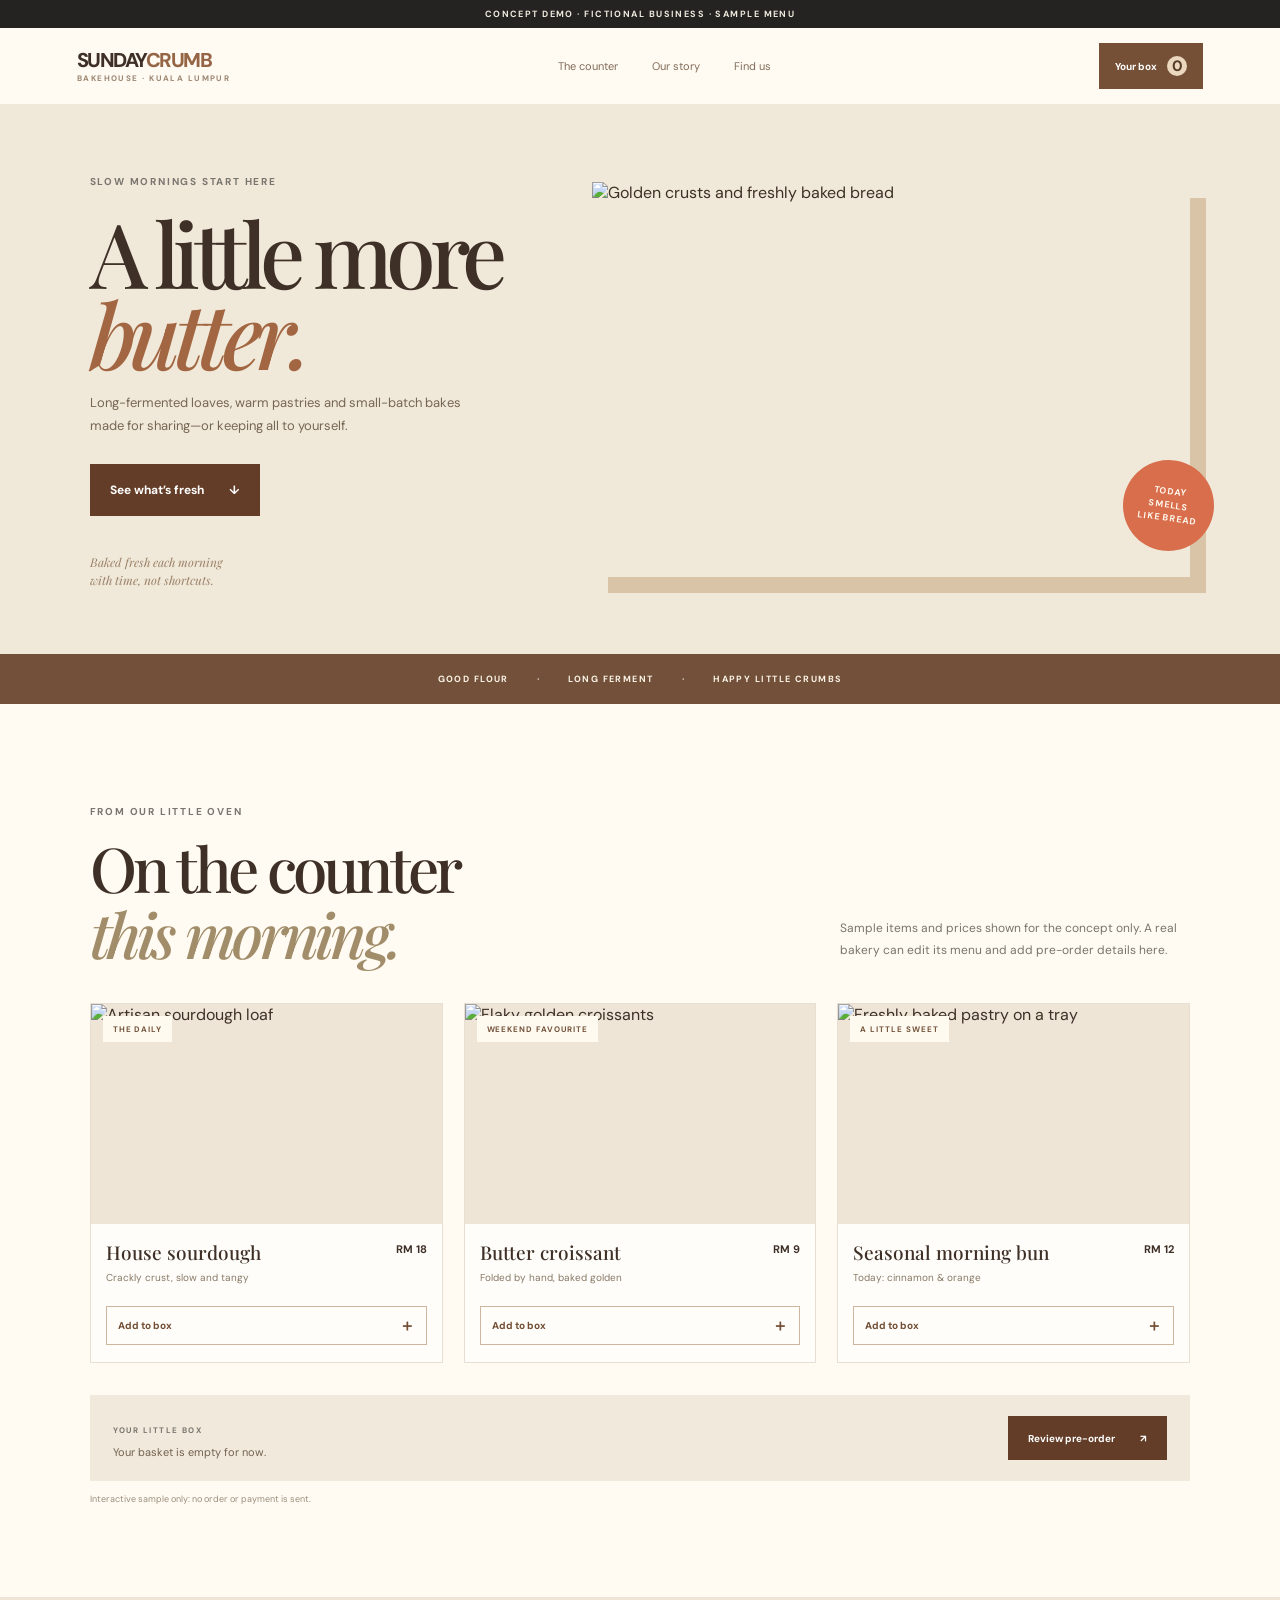
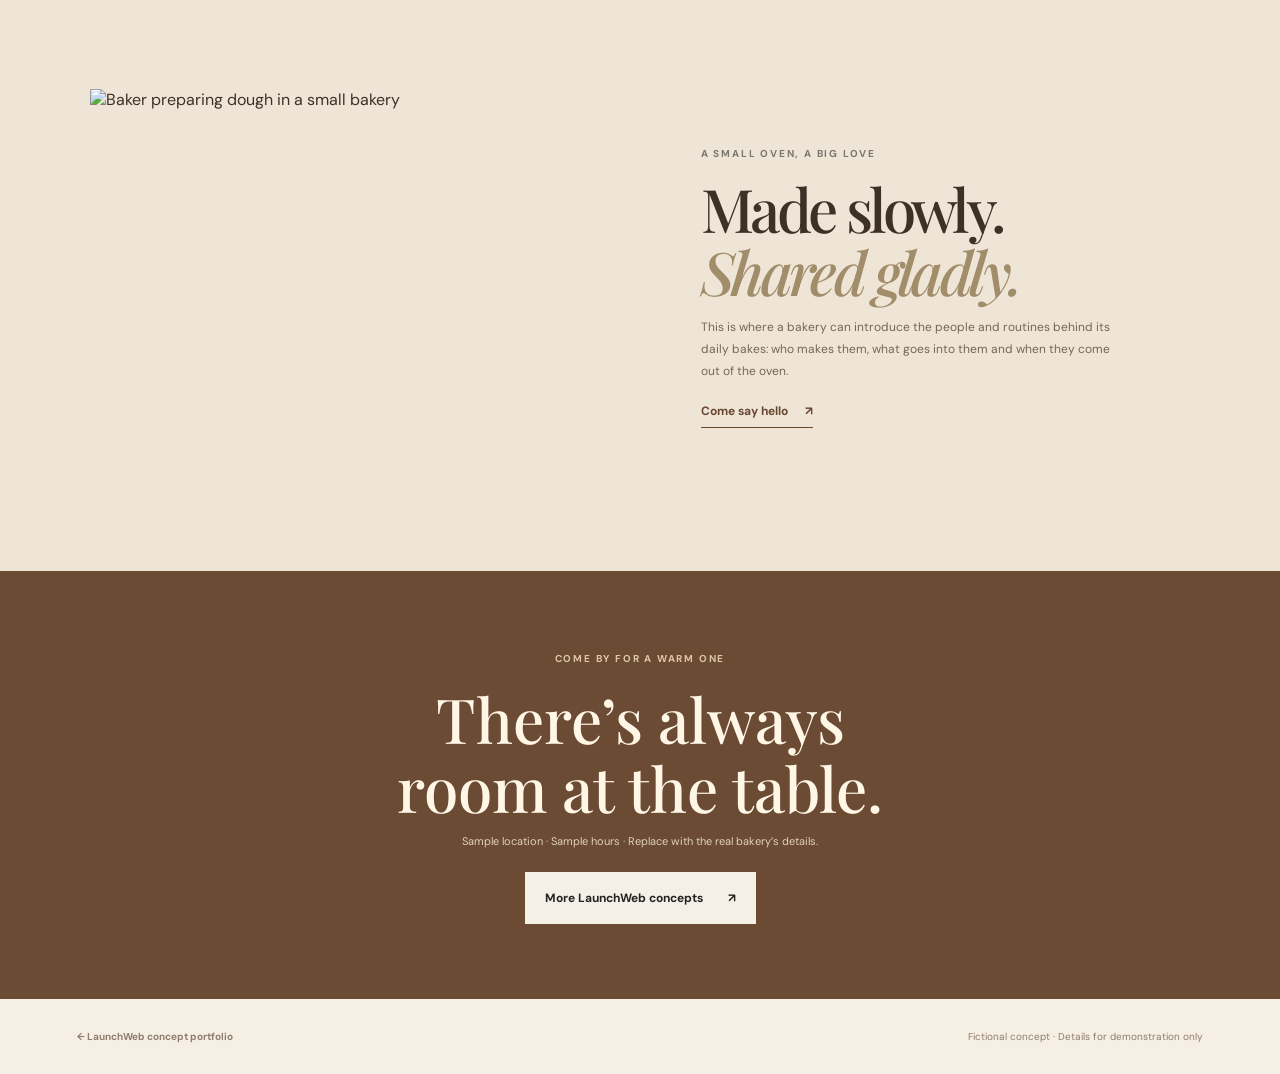
==== launchweb-demos/crumb.html @ c9d71c1f "Add LaunchWeb small business concept demos" ====
<!doctype html>
<html lang="en">
<head>
  <meta charset="utf-8"><meta name="viewport" content="width=device-width, initial-scale=1">
  <meta name="description" content="A fictional neighbourhood bakery website concept with a menu and sample pre-order basket.">
  <title>Sunday Crumb — Bakery concept by LaunchWeb</title>
  <link rel="preconnect" href="https://fonts.googleapis.com"><link rel="preconnect" href="https://fonts.gstatic.com" crossorigin>
  <link href="https://fonts.googleapis.com/css2?family=DM+Sans:wght@400;500;600;700&family=Playfair+Display:ital,wght@0,500;0,600;1,500;1,600&display=swap" rel="stylesheet"><link rel="stylesheet" href="styles.css">
</head>
<body class="demo-page crumb-page">
  <div class="demo-ribbon">CONCEPT DEMO · FICTIONAL BUSINESS · SAMPLE MENU</div>
  <header class="demo-nav crumb-nav"><a class="crumb-brand" href="crumb.html">SUNDAY<span>CRUMB</span><small>BAKEHOUSE · KUALA LUMPUR</small></a><nav><a href="#menu">The counter</a><a href="#story">Our story</a><a href="#visit">Find us</a></nav><a class="nav-book basket-link" href="#menu">Your box <span class="basket-count">0</span></a><button class="menu-toggle" aria-label="Open navigation" aria-expanded="false">☰</button></header>
  <main>
    <section class="crumb-hero"><div class="crumb-hero-copy"><span class="eyebrow dark-eyebrow">SLOW MORNINGS START HERE</span><h1>A little more<br><em>butter.</em></h1><p>Long-fermented loaves, warm pastries and small-batch bakes made for sharing—or keeping all to yourself.</p><a class="button button-brown" href="#menu">See what’s fresh <span>↓</span></a><span class="bake-note">Baked fresh each morning<br>with time, not shortcuts.</span></div><div class="crumb-photo"><img src="https://images.unsplash.com/photo-1509440159596-0249088772ff?auto=format&fit=crop&w=1500&q=90" alt="Golden crusts and freshly baked bread"><span class="photo-sticker">TODAY<br>SMELLS<br>LIKE BREAD</span></div></section>
    <section class="crumb-note-band"><span>GOOD FLOUR</span><span>·</span><span>LONG FERMENT</span><span>·</span><span>HAPPY LITTLE CRUMBS</span></section>
    <section class="crumb-menu" id="menu"><div class="menu-heading"><div><span class="eyebrow dark-eyebrow">FROM OUR LITTLE OVEN</span><h2>On the counter<br><em>this morning.</em></h2></div><p>Sample items and prices shown for the concept only. A real bakery can edit its menu and add pre-order details here.</p></div><div class="product-grid">
      <article class="product-card"><div class="product-image"><img src="https://images.unsplash.com/photo-1585478259715-876acc5be8eb?auto=format&fit=crop&w=900&q=85" alt="Artisan sourdough loaf" loading="lazy"><span>THE DAILY</span></div><div class="product-info"><div><h3>House sourdough</h3><p>Crackly crust, slow and tangy</p></div><strong>RM 18</strong></div><button class="add-button" data-add="House sourdough">Add to box <span>＋</span></button></article>
      <article class="product-card"><div class="product-image"><img src="https://images.unsplash.com/photo-1555507036-ab1f4038808a?auto=format&fit=crop&w=900&q=85" alt="Flaky golden croissants" loading="lazy"><span>WEEKEND FAVOURITE</span></div><div class="product-info"><div><h3>Butter croissant</h3><p>Folded by hand, baked golden</p></div><strong>RM 9</strong></div><button class="add-button" data-add="Butter croissant">Add to box <span>＋</span></button></article>
      <article class="product-card"><div class="product-image"><img src="https://images.unsplash.com/photo-1608198093002-ad4e00548487?auto=format&fit=crop&w=900&q=85" alt="Freshly baked pastry on a tray" loading="lazy"><span>A LITTLE SWEET</span></div><div class="product-info"><div><h3>Seasonal morning bun</h3><p>Today: cinnamon & orange</p></div><strong>RM 12</strong></div><button class="add-button" data-add="Seasonal morning bun">Add to box <span>＋</span></button></article>
    </div><div class="basket-summary" aria-live="polite"><div><span class="eyebrow dark-eyebrow">YOUR LITTLE BOX</span><p class="basket-items">Your basket is empty for now.</p></div><button class="button button-brown" data-checkout>Review pre-order <span>↗</span></button></div><p class="demo-hint">Interactive sample only: no order or payment is sent.</p></section>
    <section class="crumb-story" id="story"><img src="https://images.unsplash.com/photo-1517433670267-08bbd4be890f?auto=format&fit=crop&w=1200&q=85" alt="Baker preparing dough in a small bakery" loading="lazy"><div><span class="eyebrow dark-eyebrow">A SMALL OVEN, A BIG LOVE</span><h2>Made slowly.<br><em>Shared gladly.</em></h2><p>This is where a bakery can introduce the people and routines behind its daily bakes: who makes them, what goes into them and when they come out of the oven.</p><a class="text-link brown-link" href="#visit">Come say hello <span>↗</span></a></div></section>
    <section class="crumb-visit" id="visit"><span class="eyebrow">COME BY FOR A WARM ONE</span><h2>There’s always<br>room at the table.</h2><p>Sample location · Sample hours · Replace with the real bakery’s details.</p><a class="button button-light" href="index.html">More LaunchWeb concepts <span>↗</span></a></section>
  </main><footer class="demo-footer crumb-footer"><a href="index.html">← LaunchWeb concept portfolio</a><span>Fictional concept · Details for demonstration only</span></footer><script src="script.js" defer></script>
</body></html>
---- launchweb-demos/styles.css ----
:root{--ink:#22211f;--paper:#f8f6f1;--line:rgba(34,33,31,.15);--sans:'DM Sans',sans-serif;--serif:'Playfair Display',Georgia,serif}
*{box-sizing:border-box}html{scroll-behavior:smooth}body{margin:0;font-family:var(--sans);color:var(--ink);background:var(--paper)}a{color:inherit;text-decoration:none}img{display:block;width:100%;height:100%;object-fit:cover}button,input,select{font:inherit}button,a{-webkit-tap-highlight-color:transparent}.eyebrow{display:inline-flex;align-items:center;gap:9px;font-size:10px;letter-spacing:.18em;font-weight:700}.dark-eyebrow{color:#79766f}.micro-note{font-size:11px;line-height:1.6;color:rgba(255,255,255,.55);max-width:310px}.button{display:inline-flex;align-items:center;justify-content:space-between;gap:25px;min-height:52px;padding:0 20px;border:0;font-size:12px;font-weight:700;transition:transform .2s,background .2s}.button:hover{transform:translateY(-2px)}.button-light{background:#f4f0e7;color:#232321}.button-dark{background:#292823;color:#fff}.button-brown{background:#633d27;color:#fff}.button-green{background:#c4d8a3;color:#203323}.text-link{display:inline-flex;align-items:center;gap:17px;padding-bottom:8px;border-bottom:1px solid currentColor;font-size:12px;font-weight:700}.light-link{color:#f8f3e9}.brown-link{color:#69462f}.green-link{color:#2c4035}.demo-ribbon{position:relative;z-index:10;padding:8px 15px;text-align:center;background:#242321;color:#eeeade;font-size:9px;letter-spacing:.16em;font-weight:700}.demo-nav{height:76px;padding:0 max(calc((100vw - 1240px)/2),6vw);display:flex;align-items:center;justify-content:space-between;gap:28px;background:#f8f6f1;position:relative;z-index:5}.demo-nav nav{display:flex;align-items:center;gap:34px}.demo-nav nav a{font-size:11px;color:#6c6962}.demo-nav nav a:hover{color:#161614}.demo-brand{display:flex;align-items:center;gap:11px;font-size:11px;letter-spacing:.08em;font-weight:700}.demo-brand small,.crumb-brand small,.ruang-brand small{display:block;margin-top:4px;font-size:8px;letter-spacing:.18em;color:#858178}.brand-symbol{font-family:var(--serif);font-size:32px;font-weight:500}.brand-symbol span{color:#b0a077}.nav-book{display:inline-flex;align-items:center;gap:20px;padding:13px 16px;background:#252421;color:#fff;font-size:10px;font-weight:700}.nav-book span{font-size:15px}.menu-toggle{display:none;border:0;background:none;font-size:20px}.demo-footer{min-height:75px;padding:20px max(calc((100vw - 1240px)/2),6vw);display:flex;align-items:center;justify-content:space-between;gap:20px;font-size:10px;color:#8d8981}.demo-footer a{color:inherit;font-weight:700}.form-message,.schedule-message{min-height:20px;margin:0;color:#6b695f;font-size:11px;line-height:1.5}.form-message:not(:empty),.schedule-message:not(:empty){margin-top:4px}.is-visible{padding:9px 11px;background:rgba(91,112,68,.12);color:#415338}

/* Portfolio landing page */
.portfolio-page{background:#191a18;color:#f2efe8}.portfolio-nav{height:74px;padding:0 max(calc((100vw - 1200px)/2),7vw);display:flex;align-items:center;justify-content:space-between;border-bottom:1px solid rgba(255,255,255,.12)}.wordmark{display:inline-flex;align-items:center;gap:10px;font-size:13px;font-weight:700;letter-spacing:-.04em}.mark{display:grid;place-items:center;width:27px;height:27px;background:#d0e0bd;color:#20301f;font:600 16px var(--serif);border-radius:50%}.nav-quiet{font-size:11px;color:#ccc9c1}.nav-quiet span{padding-left:8px;color:#d1debd}.portfolio-hero{min-height:590px;padding:90px max(calc((100vw - 1200px)/2),7vw) 76px;display:grid;grid-template-columns:1fr 1fr;align-items:center;gap:60px;background:radial-gradient(ellipse at 80% 50%,#333a30 0,#1b1d1a 44%,#191a18 78%)}.hero-copy{max-width:570px}.status-dot{width:7px;height:7px;border-radius:50%;background:#bdd89a;box-shadow:0 0 0 4px rgba(189,216,154,.13)}.portfolio-hero .eyebrow{color:#c7d5b4}.portfolio-hero h1{margin:27px 0 19px;font-size:clamp(42px,5.6vw,76px);line-height:1.02;letter-spacing:-.075em;font-weight:500}.portfolio-hero h1 em,.approach-band em{font-family:var(--serif);font-weight:500;color:#c8d7b3}.portfolio-hero p:not(.micro-note){max-width:435px;margin:0 0 28px;color:#bab9b1;font-size:15px;line-height:1.8}.portfolio-hero .button{margin-bottom:17px}.hero-art{height:380px;position:relative;display:grid;place-items:center;overflow:hidden}.art-sun{position:absolute;width:300px;height:300px;border-radius:50%;background:linear-gradient(145deg,#e2d1aa,#9c9b72);filter:blur(1px);right:14%;top:7%;opacity:.9}.art-card{position:absolute;box-shadow:0 34px 80px rgba(0,0,0,.35)}.card-back{top:80px;left:11%;width:230px;height:270px;padding:27px 22px;background:#c0c6aa;color:#293327;font:20px/1.35 var(--serif);transform:rotate(-9deg)}.card-back span{font-style:italic}.card-front{width:245px;height:300px;top:60px;right:13%;padding:28px 24px;background:#f1eee3;color:#292a27;transform:rotate(5deg)}.art-pill{font-size:7px;letter-spacing:.12em;color:#777d6b}.card-front strong{display:block;margin:37px 0 24px;font:34px/1.05 var(--serif)}.art-line{display:block;width:83%;height:1px;margin:9px 0;background:#d5d1c4}.art-line.short{width:58%}.art-cta{display:inline-block;margin-top:25px;padding:9px 12px;background:#282a24;color:#fff;font-size:9px}.art-caption{position:absolute;right:8%;bottom:12px;color:#9b9d91;font-size:9px;letter-spacing:.11em}.concept-section{padding:92px max(calc((100vw - 1200px)/2),7vw) 104px;background:#f5f3ed;color:#252522}.section-heading{display:flex;align-items:end;justify-content:space-between;gap:45px;margin-bottom:37px}.section-heading h2{margin:15px 0 0;font-size:clamp(34px,4vw,53px);line-height:1.08;letter-spacing:-.065em;font-weight:500}.section-heading>p{max-width:340px;margin:0 0 4px;color:#77756e;font-size:12px;line-height:1.8}.concept-grid{display:grid;grid-template-columns:repeat(3,1fr);gap:18px}.concept-card{min-width:0;background:white;transition:transform .25s,box-shadow .25s}.concept-card:hover{transform:translateY(-5px);box-shadow:0 17px 36px rgba(30,28,22,.11)}.concept-visual{height:290px;position:relative;overflow:hidden}.concept-visual:after{content:'';position:absolute;inset:0;background:linear-gradient(180deg,rgba(0,0,0,.23),transparent 32%,rgba(0,0,0,.28))}.concept-visual img{transition:transform .5s}.concept-card:hover .concept-visual img{transform:scale(1.04)}.concept-index{position:absolute;z-index:1;left:19px;top:18px;color:#fff;font-size:9px;letter-spacing:.15em}.visual-word{position:absolute;z-index:1;left:22px;bottom:21px;color:white;font:30px/1.03 var(--serif);letter-spacing:-.035em}.concept-card-copy{padding:20px 20px 22px;display:grid;grid-template-columns:1fr auto;align-items:start}.concept-card-copy h3{margin:0;font:23px var(--serif);font-weight:500}.concept-card-copy span:not(.round-arrow){display:block;margin-top:5px;color:#88847c;font-size:10px}.concept-card-copy p{grid-column:1/-1;margin:16px 0 0;padding-top:14px;border-top:1px solid #ece9e1;color:#66645e;font-size:11px;line-height:1.65}.round-arrow{display:grid;place-items:center;width:33px;height:33px;border:1px solid #ddd9d0;border-radius:50%;font-size:15px}.approach-band{padding:72px max(calc((100vw - 1000px)/2),7vw);text-align:center;background:#30362e}.approach-band .eyebrow{color:#c9d8b8}.approach-band p{max-width:760px;margin:20px auto 23px;font:clamp(23px,3.1vw,38px)/1.35 var(--serif);color:#f2efe7}.approach-band>a{display:inline-flex;gap:15px;padding-bottom:7px;border-bottom:1px solid #bdc7b2;font-size:11px}.approach-band small{display:block;margin-top:16px;color:#a8ada1;font-size:9px}.portfolio-footer{min-height:83px;padding:18px max(calc((100vw - 1200px)/2),7vw);display:flex;align-items:center;justify-content:space-between;gap:20px;color:#92948d;font-size:9px}.portfolio-footer .mark{width:23px;height:23px;font-size:13px}

/* Atelier Eleven salon demo */
.atelier-page{--salon:#2f3029;--salon-cream:#efede4;background:#f5f3ed}.atelier-hero{height:min(650px,70vw);min-height:480px;position:relative;color:#fff;overflow:hidden}.atelier-image{position:absolute;inset:0}.atelier-shade{position:absolute;inset:0;background:linear-gradient(90deg,rgba(27,29,25,.77),rgba(27,29,25,.1) 70%),linear-gradient(0deg,rgba(20,22,18,.3),transparent 50%)}.atelier-hero-copy{position:absolute;left:max(calc((100vw - 1120px)/2),8vw);top:50%;transform:translateY(-43%)}.atelier-hero-copy .eyebrow{color:#ebe6d7}.atelier-hero h1{margin:23px 0 26px;font:clamp(54px,7vw,92px)/.98 var(--serif);font-weight:500;letter-spacing:-.06em}.atelier-hero h1 em{color:#e0d3bb}.image-note{position:absolute;right:8%;bottom:34px;font:italic 14px var(--serif);color:#efece2}.atelier-intro{padding:77px 20px 79px;text-align:center;background:#e9e6dc}.atelier-intro>p{max-width:720px;margin:21px auto 17px;font:clamp(23px,3vw,38px)/1.45 var(--serif);color:#383931}.intro-signature{font:italic 13px var(--serif);color:#818075}.atelier-services{padding:95px max(calc((100vw - 1120px)/2),8vw) 104px}.two-col-heading{display:grid;grid-template-columns:1fr .65fr;align-items:end;gap:50px;margin-bottom:40px}.two-col-heading h2,.atelier-booking h2,.people-copy h2,.crumb-menu h2,.crumb-story h2,.schedule-intro h2,.teachers h2{margin:15px 0 0;font:clamp(40px,5vw,63px)/1.06 var(--serif);font-weight:500;letter-spacing:-.06em}.two-col-heading h2 em,.crumb-menu h2 em,.crumb-story h2 em,.teachers h2 em{color:#a18d69}.two-col-heading>p,.crumb-menu .menu-heading>p{max-width:380px;margin:0 0 5px;color:#77756c;font-size:12px;line-height:1.8}.service-list{border-top:1px solid var(--line)}.service-list article{display:grid;grid-template-columns:60px 1fr auto;align-items:center;gap:20px;padding:24px 0;border-bottom:1px solid var(--line)}.service-list article>span{font-size:10px;color:#9b9689}.service-list h3{margin:0;font:24px var(--serif);font-weight:500}.service-list p{margin:5px 0 0;color:#858176;font-size:11px}.service-list strong{font-size:12px;font-weight:600}.atelier-people{min-height:500px;display:grid;grid-template-columns:1fr 1fr;background:#33372f;color:#f5f2e9}.atelier-people>img{height:100%;min-height:500px;object-position:center 40%}.people-copy{align-self:center;padding:70px max(calc((100vw - 1120px)/2),8vw) 70px 14vw}.people-copy .eyebrow{color:#c5cbb8}.people-copy h2{font-size:clamp(40px,4.5vw,58px)}.people-copy h2 em{color:#d5c3a5}.people-copy p{max-width:350px;margin:20px 0 24px;color:#c6c7bd;font-size:12px;line-height:1.8}.atelier-booking{padding:96px max(calc((100vw - 1120px)/2),8vw);display:grid;grid-template-columns:1fr .85fr;gap:90px;background:#e8e5db}.atelier-booking h2{font-size:clamp(42px,4.5vw,59px)}.atelier-booking>div>p{max-width:360px;margin-top:20px;color:#79766e;font-size:12px;line-height:1.75}.demo-form{display:grid;gap:14px}.demo-form label{display:grid;gap:7px;font-size:10px;font-weight:700;color:#5d5b53}.demo-form input,.demo-form select{height:45px;padding:0 12px;border:1px solid #cbc8bd;background:#f8f6f0;color:#312f29;font-size:12px}.demo-form .button{margin-top:4px}

/* Sunday Crumb bakery demo */
.crumb-page{background:#fffaf2;color:#3e3027}.crumb-nav{background:#fffaf2}.crumb-brand{font:800 20px/1 var(--sans);letter-spacing:-.075em}.crumb-brand>span{color:#956646}.crumb-brand small{color:#9d8874}.crumb-nav nav a{color:#806c59}.crumb-nav .nav-book{background:#755036}.basket-link{gap:10px}.basket-count{display:grid;place-items:center;min-width:20px;height:20px;border-radius:50%;background:#ead7be;color:#543b27;font-size:9px}.crumb-hero{min-height:550px;padding:65px max(calc((100vw - 1180px)/2),7vw);display:grid;grid-template-columns:.85fr 1.15fr;align-items:center;gap:60px;background:#f0e8d8}.crumb-hero-copy{position:relative}.crumb-hero h1{margin:22px 0 17px;font:clamp(64px,7vw,95px)/.9 var(--serif);font-weight:500;letter-spacing:-.075em}.crumb-hero h1 em{color:#a26642}.crumb-hero-copy>p{max-width:400px;color:#776755;font-size:13px;line-height:1.8}.crumb-hero-copy .button{margin-top:13px}.bake-note{display:block;margin-top:37px;color:#9a8068;font:italic 12px/1.5 var(--serif)}.crumb-photo{height:395px;position:relative;box-shadow:16px 16px 0 #dac4a7}.crumb-photo img{object-position:center}.photo-sticker{position:absolute;right:-24px;bottom:26px;display:grid;place-items:center;width:91px;height:91px;border-radius:50%;background:#d86e4c;color:#fff8ed;text-align:center;font-size:9px;line-height:1.55;letter-spacing:.1em;font-weight:700;transform:rotate(8deg)}.crumb-note-band{padding:19px 10px;display:flex;align-items:center;justify-content:center;gap:28px;background:#725039;color:#fbf4e6;font-size:9px;letter-spacing:.16em;font-weight:700}.crumb-menu{padding:95px max(calc((100vw - 1180px)/2),7vw) 83px}.menu-heading{display:flex;align-items:end;justify-content:space-between;gap:40px;margin-bottom:37px}.crumb-menu h2{font-size:clamp(42px,5vw,62px)}.crumb-menu .menu-heading>p{max-width:350px}.product-grid{display:grid;grid-template-columns:repeat(3,1fr);gap:21px}.product-card{padding-bottom:17px;border:1px solid #e7dfd2;background:#fffdfa}.product-image{height:220px;position:relative;overflow:hidden;background:#eee5d7}.product-image img{transition:transform .4s}.product-card:hover .product-image img{transform:scale(1.04)}.product-image>span{position:absolute;left:12px;top:12px;padding:8px 10px;background:#fffaf0;color:#73523a;font-size:8px;letter-spacing:.12em;font-weight:700}.product-info{min-height:82px;padding:15px 15px 4px;display:flex;justify-content:space-between;gap:10px}.product-info h3{margin:0;font:19px var(--serif);font-weight:500}.product-info p{margin:6px 0 0;color:#887965;font-size:10px}.product-info strong{padding-top:3px;font-size:11px;white-space:nowrap}.add-button{width:calc(100% - 30px);height:39px;margin:0 15px;display:flex;align-items:center;justify-content:space-between;padding:0 11px;border:1px solid #cdb69b;background:transparent;color:#714d33;font-size:10px;font-weight:700;cursor:pointer}.add-button span{font-size:16px}.add-button:hover,.add-button.added{background:#745037;color:#fff8ee}.basket-summary{margin-top:32px;padding:21px 23px;display:flex;align-items:center;justify-content:space-between;gap:20px;background:#f1e9dc}.basket-summary .eyebrow{font-size:8px}.basket-items{margin:7px 0 0;color:#72614f;font-size:11px}.basket-summary .button{min-height:44px;font-size:10px}.demo-hint{margin-top:12px;color:#9a8e7c;font-size:9px}.crumb-story{padding:92px max(calc((100vw - 1180px)/2),7vw);display:grid;grid-template-columns:1.05fr .95fr;align-items:center;gap:70px;background:#eee5d7}.crumb-story>img{height:390px;object-position:center 55%}.crumb-story h2{font-size:clamp(42px,4.8vw,60px)}.crumb-story>div>p{max-width:420px;color:#766753;font-size:12px;line-height:1.85}.crumb-story .text-link{margin-top:9px}.crumb-visit{padding:75px 20px;text-align:center;background:#6b4b34;color:#fff6e6}.crumb-visit .eyebrow{color:#dfc6a9}.crumb-visit h2{margin:18px 0 12px;font:clamp(42px,5vw,62px)/1.1 var(--serif);font-weight:500}.crumb-visit p{margin:0 auto 24px;color:#e0d0bd;font-size:11px}.crumb-footer{background:#f6efe4;color:#8e7d6c}

/* Ruang Raga movement studio demo */
.ruang-page{--green:#334638;--sage:#d9dfd2;background:#f0f1e9;color:#29362d}.ruang-nav{background:#f0f1e9}.ruang-brand{font-weight:700;letter-spacing:.08em;font-size:12px}.ruang-brand>span{display:inline-grid;place-items:center;width:31px;height:31px;margin-right:8px;border-radius:50%;background:#34493a;color:#eff2e8;font:20px var(--serif)}.ruang-brand small{margin-left:40px;color:#758071}.ruang-nav nav a{color:#69776b}.ruang-book{background:#364b3d}.ruang-hero{min-height:560px;padding:62px max(calc((100vw - 1180px)/2),7vw);display:grid;grid-template-columns:.9fr 1.1fr;align-items:center;gap:55px;background:#e5e9de}.ruang-copy{position:relative}.ruang-copy .eyebrow{color:#72816d}.ruang-copy h1{margin:23px 0 17px;font:clamp(52px,6vw,82px)/1 var(--sans);font-weight:500;letter-spacing:-.08em}.ruang-copy h1 em{font-family:var(--serif);font-weight:500;color:#71876d}.ruang-copy>p{max-width:410px;color:#677365;font-size:13px;line-height:1.8}.ruang-copy .button{margin-top:14px}.ruang-caption{display:block;margin-top:33px;color:#899283;font-size:8px;letter-spacing:.16em}.ruang-visual{height:410px;position:relative}.ruang-visual img{object-position:center 45%}.circle-note{position:absolute;right:-22px;bottom:25px;display:grid;place-content:center;width:93px;height:93px;border:1px solid #e8e9dd;border-radius:50%;background:#667c65;color:white;text-align:center;font-size:9px;line-height:1.6;letter-spacing:.1em;transform:rotate(10deg)}.practice-intro{padding:78px 17vw 84px;position:relative;text-align:center;background:#f6f6f0}.practice-intro>p{max-width:720px;margin:20px auto 0;font:clamp(23px,3vw,37px)/1.45 var(--serif);color:#3d4a3d}.practice-aside{position:absolute;right:7%;bottom:18px;color:#9a9f91;font:italic 11px/1.45 var(--serif);text-align:left}.class-types{padding:72px max(calc((100vw - 1180px)/2),7vw);display:grid;grid-template-columns:repeat(3,1fr);gap:16px;background:#334638;color:#f2f1e8}.class-types article{padding:24px 21px;border:1px solid rgba(239,243,231,.2)}.class-types article>span{font-size:8px;letter-spacing:.12em;color:#bdc9b8}.class-types h2{margin:25px 0 10px;font:28px var(--serif);font-weight:500}.class-types p{min-height:58px;color:#c6d0c2;font-size:11px;line-height:1.7}.class-types a{display:inline-block;margin-top:10px;padding-bottom:6px;border-bottom:1px solid #a9b89f;font-size:10px}.schedule-section{padding:94px max(calc((100vw - 1180px)/2),7vw);display:grid;grid-template-columns:.8fr 1.2fr;gap:65px;background:#e9ece3}.schedule-intro .eyebrow{color:#738270}.schedule-intro h2{font:clamp(44px,5vw,63px)/1.02 var(--sans);font-weight:500;letter-spacing:-.07em}.schedule-intro>p{max-width:310px;color:#718071;font-size:11px;line-height:1.8}.day-picker{display:flex;gap:8px;margin-top:23px}.day-button{width:60px;height:64px;display:grid;place-content:center;gap:4px;border:1px solid #cad1c5;background:transparent;color:#617060;font-size:8px;letter-spacing:.12em;cursor:pointer}.day-button span{font:19px var(--serif)}.day-button.active{border-color:#334638;background:#334638;color:#f3f3e9}.class-list{border-top:1px solid #bbc5b8}.class-row{min-height:111px;padding:20px 0;display:grid;grid-template-columns:.56fr 1fr auto;align-items:center;gap:17px;border-bottom:1px solid #bbc5b8}.class-time{display:block;font:23px var(--serif)}.class-length{display:block;margin-top:4px;color:#899384;font-size:8px;letter-spacing:.1em}.class-row h3{margin:0;font:21px var(--serif);font-weight:500}.class-row p{margin:5px 0 0;color:#7d887b;font-size:10px}.class-join{padding:10px 11px;border:1px solid #aeb9aa;background:transparent;color:#425743;font-size:9px;font-weight:700;cursor:pointer}.class-join span{padding-left:7px}.schedule-message{margin-top:11px;color:#71806e}.teachers{padding:88px max(calc((100vw - 1180px)/2),7vw);display:grid;grid-template-columns:1fr 1fr;align-items:center;gap:65px;background:#f6f6ef}.teachers h2{font:clamp(40px,4.7vw,58px)/1.05 var(--sans);font-weight:500;letter-spacing:-.07em}.teachers>div>p{max-width:400px;color:#738071;font-size:12px;line-height:1.8}.teachers .text-link{margin-top:7px}.teachers>img{height:365px}.ruang-visit{padding:72px 20px;text-align:center;background:#6a7c66;color:#f5f5e9}.ruang-visit .eyebrow{color:#dbe3d4}.ruang-visit h2{margin:18px 0 12px;font:clamp(40px,5vw,58px) var(--serif);font-weight:500}.ruang-visit p{margin:0 auto 22px;color:#e1e7db;font-size:11px}.ruang-footer{background:#e4e8de;color:#798676}

@media(max-width:850px){.portfolio-hero{gap:20px;padding-top:72px}.hero-art{transform:scale(.9);transform-origin:center}.concept-visual{height:240px}.demo-nav{padding:0 5vw}.demo-nav nav{gap:18px}.atelier-people{grid-template-columns:1fr 1fr}.people-copy{padding-left:8vw;padding-right:5vw}.atelier-booking{gap:45px}.crumb-hero,.ruang-hero{padding-left:6vw;padding-right:6vw;gap:35px}.crumb-photo{height:350px}.product-image{height:180px}.schedule-section{gap:35px}.class-row{grid-template-columns:.48fr 1fr auto;gap:10px}.class-join{padding:9px 7px}.class-types{padding-left:6vw;padding-right:6vw}}
@media(max-width:640px){.portfolio-nav{height:62px;padding:0 22px}.portfolio-hero{min-height:0;padding:65px 24px 48px;grid-template-columns:1fr;gap:8px}.portfolio-hero h1{font-size:54px}.portfolio-hero p:not(.micro-note){font-size:13px}.hero-art{height:305px;margin:0 -12px;transform:scale(.84)}.card-back{left:9%;top:52px}.card-front{right:8%;top:38px}.concept-section{padding:65px 22px 70px}.section-heading{display:block;margin-bottom:26px}.section-heading h2{font-size:39px}.section-heading>p{margin-top:16px}.concept-grid{grid-template-columns:1fr;gap:14px}.concept-visual{height:245px}.concept-card-copy{padding:17px}.approach-band{padding:59px 24px}.approach-band p{font-size:25px}.portfolio-footer{padding:17px 22px;flex-wrap:wrap}.portfolio-footer>span:last-child{display:none}.demo-ribbon{font-size:8px;letter-spacing:.12em}.demo-nav{height:67px;padding:0 20px}.demo-nav nav{display:none;position:absolute;top:67px;left:0;right:0;padding:15px 22px 20px;align-items:flex-start;flex-direction:column;gap:18px;background:#f8f6f1;border-top:1px solid #e6e2d9;box-shadow:0 14px 20px rgba(0,0,0,.08)}.demo-nav nav.is-open{display:flex}.demo-nav .nav-book{display:none}.menu-toggle{display:block}.atelier-hero{height:580px;min-height:0}.atelier-hero-copy{left:25px;right:20px}.atelier-hero h1{font-size:65px}.image-note{right:22px;bottom:22px;font-size:12px}.atelier-intro{padding:56px 23px}.atelier-services{padding:65px 23px 70px}.two-col-heading{display:block;margin-bottom:25px}.two-col-heading h2{font-size:47px}.two-col-heading>p{margin-top:15px}.service-list article{grid-template-columns:28px 1fr auto;gap:10px;padding:20px 0}.service-list h3{font-size:19px}.service-list p{font-size:9px}.service-list strong{font-size:10px}.atelier-people{grid-template-columns:1fr}.people-copy{padding:56px 24px}.atelier-people>img{min-height:0;height:330px}.atelier-booking{padding:63px 24px;grid-template-columns:1fr;gap:28px}.atelier-booking h2{font-size:47px}.demo-footer{padding:18px 22px;flex-wrap:wrap;font-size:9px}.demo-footer span{width:100%}.crumb-hero{padding:53px 22px 45px;grid-template-columns:1fr;gap:33px}.crumb-hero h1{font-size:69px}.crumb-photo{height:310px;margin-right:9px}.photo-sticker{width:78px;height:78px;right:-17px;font-size:8px}.bake-note{position:absolute;right:0;bottom:3px;margin:0;font-size:10px}.crumb-note-band{gap:12px;flex-wrap:wrap;padding:16px 12px;font-size:7px}.crumb-menu{padding:65px 21px 60px}.menu-heading{display:block;margin-bottom:23px}.crumb-menu h2{font-size:46px}.crumb-menu .menu-heading>p{margin-top:14px}.product-grid{grid-template-columns:1fr;gap:13px}.product-card{display:grid;grid-template-columns:120px 1fr;align-items:stretch;padding:0}.product-image{height:130px;grid-row:span 2}.product-image>span{left:6px;top:6px;padding:6px;font-size:6px}.product-info{min-height:0;padding:14px 11px 5px}.product-info h3{font-size:17px}.product-info p{font-size:9px}.product-info strong{font-size:10px}.add-button{width:auto;height:31px;margin:2px 10px 10px}.basket-summary{align-items:flex-start;flex-direction:column;margin-top:20px;padding:18px}.basket-summary .button{width:100%}.crumb-story{padding:60px 22px;grid-template-columns:1fr;gap:27px}.crumb-story>img{height:280px}.crumb-story h2{font-size:47px}.crumb-visit{padding:60px 22px}.ruang-hero{padding:52px 22px 43px;grid-template-columns:1fr;gap:31px}.ruang-copy h1{font-size:57px}.ruang-visual{height:315px;margin-right:10px}.circle-note{width:78px;height:78px;right:-15px;font-size:8px}.practice-intro{padding:57px 24px 84px}.practice-intro>p{font-size:24px}.practice-aside{right:24px;bottom:17px}.class-types{padding:22px;grid-template-columns:1fr;gap:10px}.class-types article{padding:18px}.class-types h2{margin:16px 0 8px}.class-types p{min-height:0}.schedule-section{padding:63px 22px;grid-template-columns:1fr;gap:27px}.schedule-intro h2{font-size:52px}.day-picker{margin-top:18px}.class-row{min-height:98px;grid-template-columns:.43fr 1fr auto;gap:8px}.class-time{font-size:20px}.class-row h3{font-size:18px}.class-row p{font-size:9px}.class-join{max-width:94px;font-size:8px}.teachers{padding:62px 22px;grid-template-columns:1fr;gap:26px}.teachers h2{font-size:46px}.teachers>img{height:280px}.ruang-visit{padding:60px 22px}}
@media(prefers-reduced-motion:reduce){html{scroll-behavior:auto}*,*:before,*:after{transition:none!important;animation:none!important}}
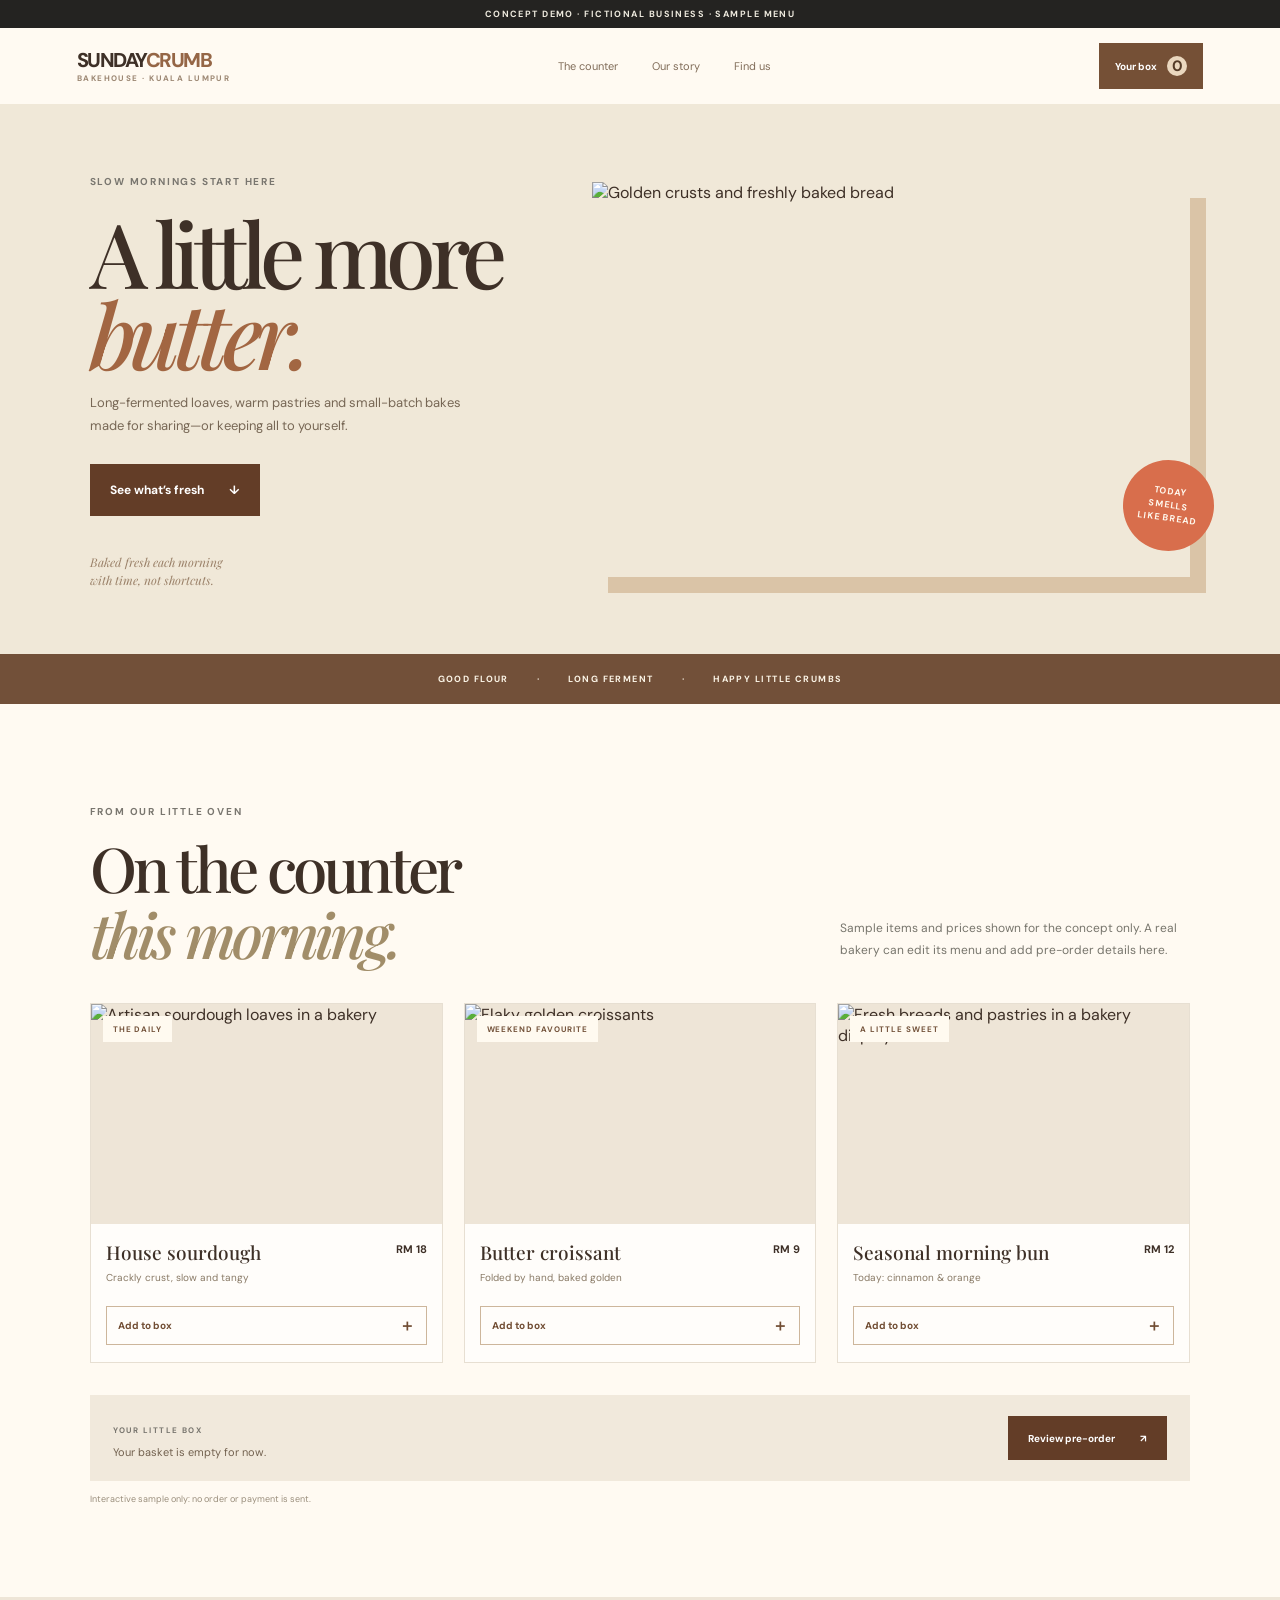
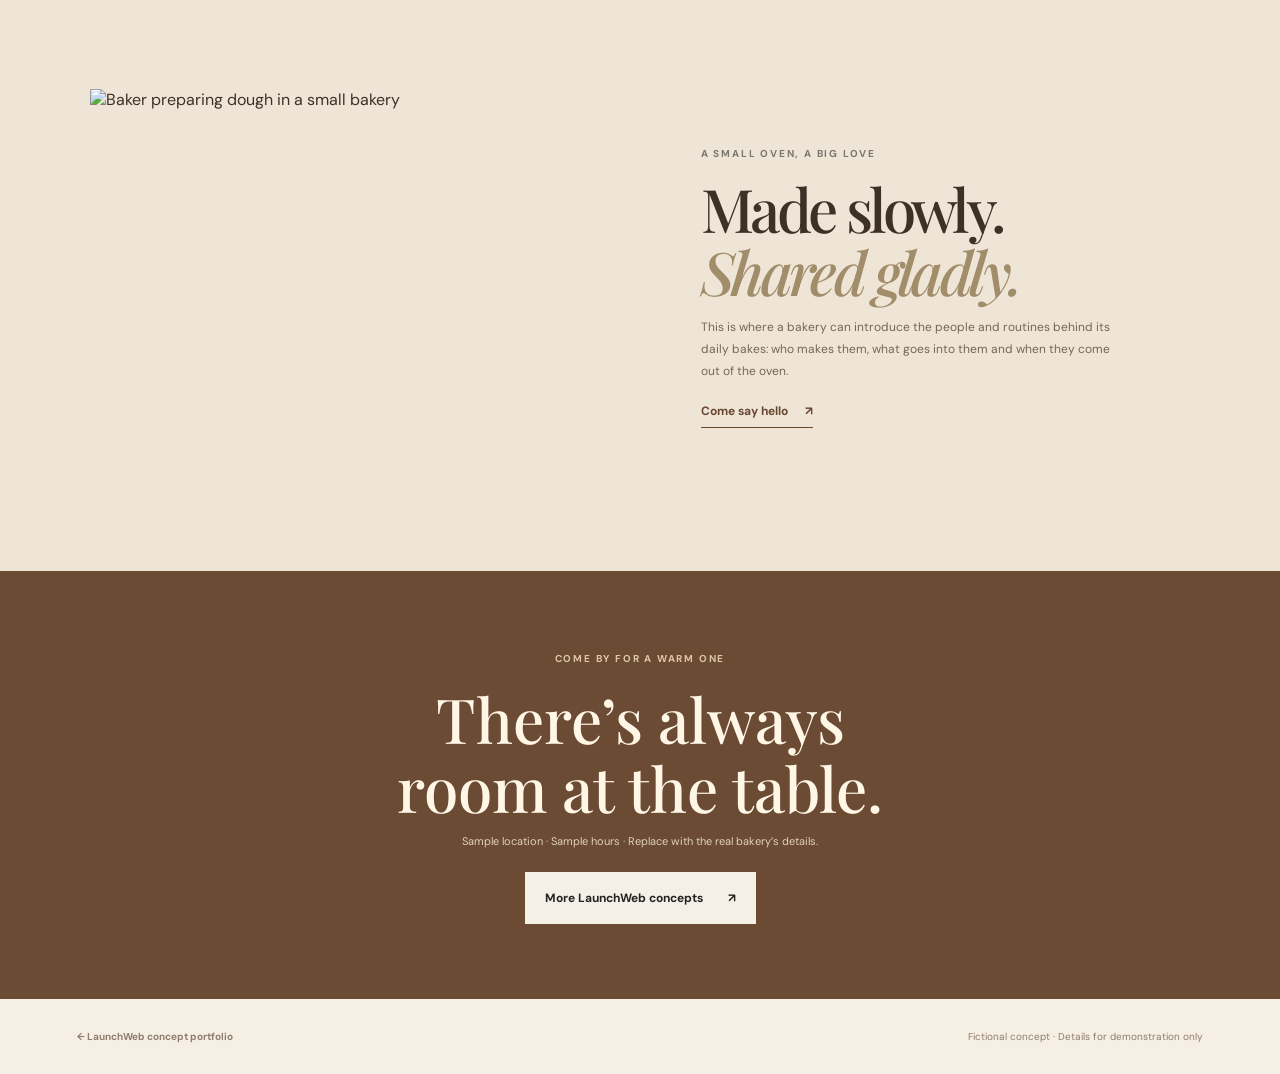
==== commit 8962907c: "Fix broken bakery demo photos" ====
--- a/launchweb-demos/crumb.html
+++ b/launchweb-demos/crumb.html
@@ -14,9 +14,9 @@
     <section class="crumb-hero"><div class="crumb-hero-copy"><span class="eyebrow dark-eyebrow">SLOW MORNINGS START HERE</span><h1>A little more<br><em>butter.</em></h1><p>Long-fermented loaves, warm pastries and small-batch bakes made for sharing—or keeping all to yourself.</p><a class="button button-brown" href="#menu">See what’s fresh <span>↓</span></a><span class="bake-note">Baked fresh each morning<br>with time, not shortcuts.</span></div><div class="crumb-photo"><img src="https://images.unsplash.com/photo-1509440159596-0249088772ff?auto=format&fit=crop&w=1500&q=90" alt="Golden crusts and freshly baked bread"><span class="photo-sticker">TODAY<br>SMELLS<br>LIKE BREAD</span></div></section>
     <section class="crumb-note-band"><span>GOOD FLOUR</span><span>·</span><span>LONG FERMENT</span><span>·</span><span>HAPPY LITTLE CRUMBS</span></section>
     <section class="crumb-menu" id="menu"><div class="menu-heading"><div><span class="eyebrow dark-eyebrow">FROM OUR LITTLE OVEN</span><h2>On the counter<br><em>this morning.</em></h2></div><p>Sample items and prices shown for the concept only. A real bakery can edit its menu and add pre-order details here.</p></div><div class="product-grid">
-      <article class="product-card"><div class="product-image"><img src="https://images.unsplash.com/photo-1585478259715-876acc5be8eb?auto=format&fit=crop&w=900&q=85" alt="Artisan sourdough loaf" loading="lazy"><span>THE DAILY</span></div><div class="product-info"><div><h3>House sourdough</h3><p>Crackly crust, slow and tangy</p></div><strong>RM 18</strong></div><button class="add-button" data-add="House sourdough">Add to box <span>＋</span></button></article>
+      <article class="product-card"><div class="product-image"><img src="https://images.unsplash.com/photo-1509440159596-0249088772ff?auto=format&fit=crop&w=900&q=85" alt="Artisan sourdough loaves in a bakery" loading="lazy"><span>THE DAILY</span></div><div class="product-info"><div><h3>House sourdough</h3><p>Crackly crust, slow and tangy</p></div><strong>RM 18</strong></div><button class="add-button" data-add="House sourdough">Add to box <span>＋</span></button></article>
       <article class="product-card"><div class="product-image"><img src="https://images.unsplash.com/photo-1555507036-ab1f4038808a?auto=format&fit=crop&w=900&q=85" alt="Flaky golden croissants" loading="lazy"><span>WEEKEND FAVOURITE</span></div><div class="product-info"><div><h3>Butter croissant</h3><p>Folded by hand, baked golden</p></div><strong>RM 9</strong></div><button class="add-button" data-add="Butter croissant">Add to box <span>＋</span></button></article>
-      <article class="product-card"><div class="product-image"><img src="https://images.unsplash.com/photo-1608198093002-ad4e00548487?auto=format&fit=crop&w=900&q=85" alt="Freshly baked pastry on a tray" loading="lazy"><span>A LITTLE SWEET</span></div><div class="product-info"><div><h3>Seasonal morning bun</h3><p>Today: cinnamon & orange</p></div><strong>RM 12</strong></div><button class="add-button" data-add="Seasonal morning bun">Add to box <span>＋</span></button></article>
+      <article class="product-card"><div class="product-image"><img src="https://images.unsplash.com/photo-1517433670267-08bbd4be890f?auto=format&fit=crop&w=900&q=85" alt="Fresh breads and pastries in a bakery display" loading="lazy"><span>A LITTLE SWEET</span></div><div class="product-info"><div><h3>Seasonal morning bun</h3><p>Today: cinnamon & orange</p></div><strong>RM 12</strong></div><button class="add-button" data-add="Seasonal morning bun">Add to box <span>＋</span></button></article>
     </div><div class="basket-summary" aria-live="polite"><div><span class="eyebrow dark-eyebrow">YOUR LITTLE BOX</span><p class="basket-items">Your basket is empty for now.</p></div><button class="button button-brown" data-checkout>Review pre-order <span>↗</span></button></div><p class="demo-hint">Interactive sample only: no order or payment is sent.</p></section>
     <section class="crumb-story" id="story"><img src="https://images.unsplash.com/photo-1517433670267-08bbd4be890f?auto=format&fit=crop&w=1200&q=85" alt="Baker preparing dough in a small bakery" loading="lazy"><div><span class="eyebrow dark-eyebrow">A SMALL OVEN, A BIG LOVE</span><h2>Made slowly.<br><em>Shared gladly.</em></h2><p>This is where a bakery can introduce the people and routines behind its daily bakes: who makes them, what goes into them and when they come out of the oven.</p><a class="text-link brown-link" href="#visit">Come say hello <span>↗</span></a></div></section>
     <section class="crumb-visit" id="visit"><span class="eyebrow">COME BY FOR A WARM ONE</span><h2>There’s always<br>room at the table.</h2><p>Sample location · Sample hours · Replace with the real bakery’s details.</p><a class="button button-light" href="index.html">More LaunchWeb concepts <span>↗</span></a></section>
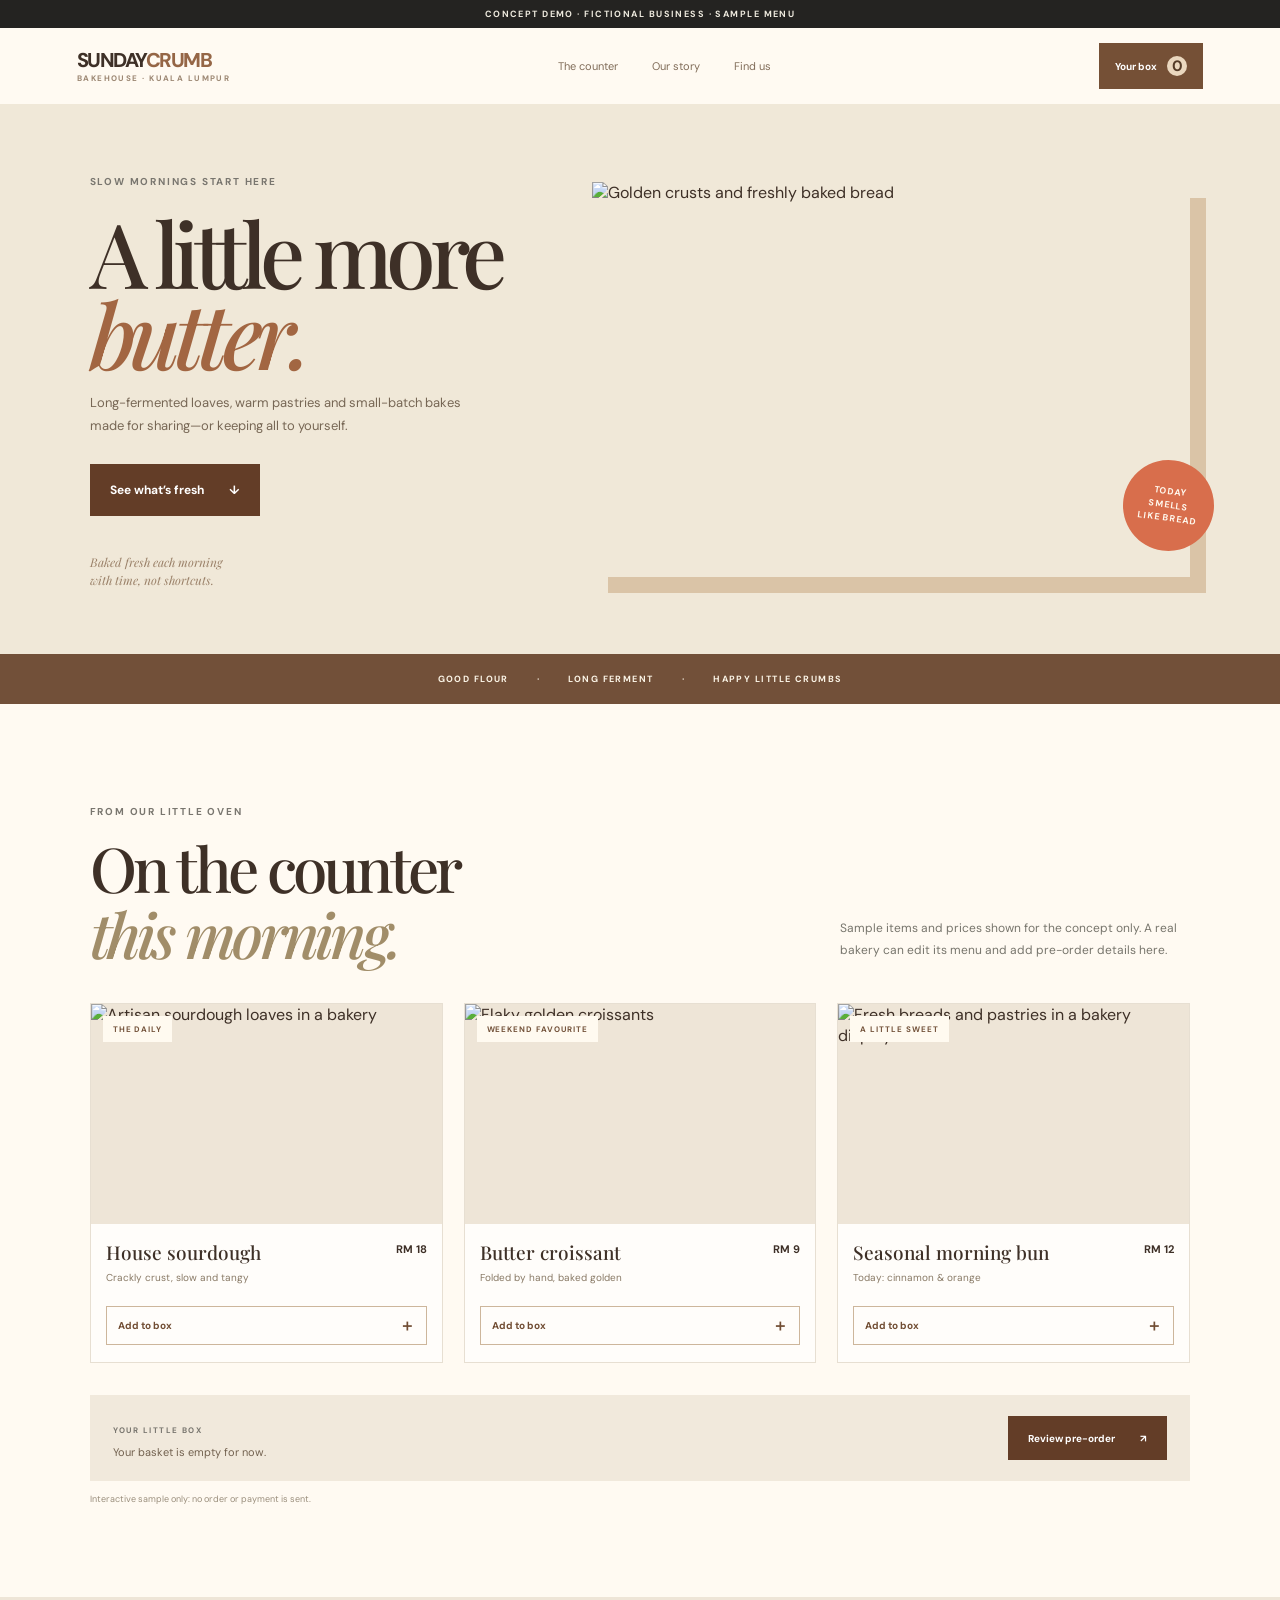
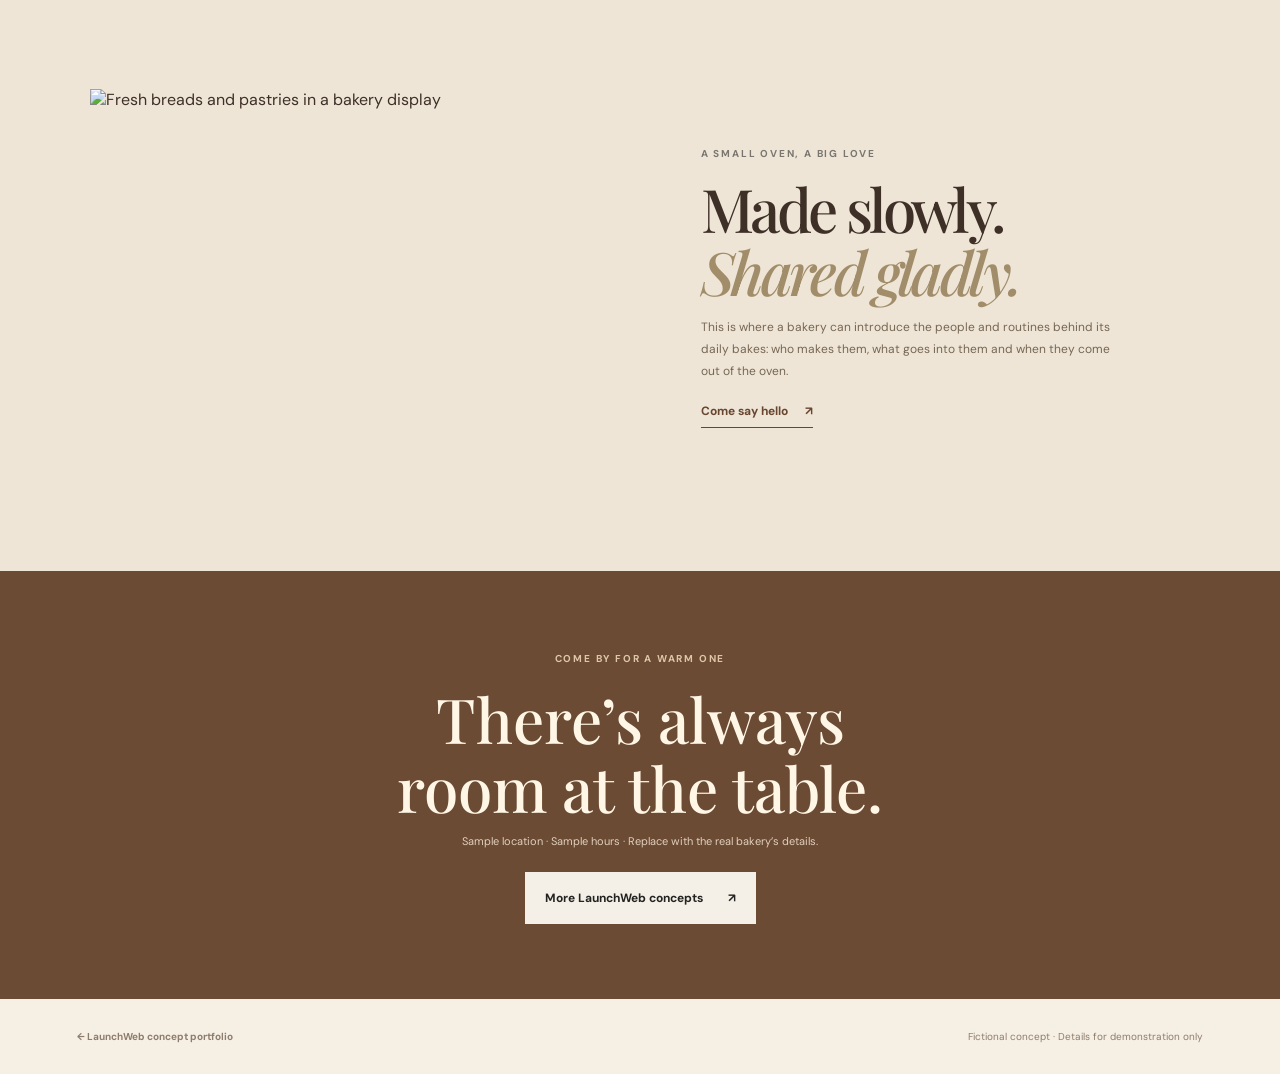
==== commit 64a5ddaf: "Correct bakery photo description" ====
--- a/launchweb-demos/crumb.html
+++ b/launchweb-demos/crumb.html
@@ -18,7 +18,7 @@
       <article class="product-card"><div class="product-image"><img src="https://images.unsplash.com/photo-1555507036-ab1f4038808a?auto=format&fit=crop&w=900&q=85" alt="Flaky golden croissants" loading="lazy"><span>WEEKEND FAVOURITE</span></div><div class="product-info"><div><h3>Butter croissant</h3><p>Folded by hand, baked golden</p></div><strong>RM 9</strong></div><button class="add-button" data-add="Butter croissant">Add to box <span>＋</span></button></article>
       <article class="product-card"><div class="product-image"><img src="https://images.unsplash.com/photo-1517433670267-08bbd4be890f?auto=format&fit=crop&w=900&q=85" alt="Fresh breads and pastries in a bakery display" loading="lazy"><span>A LITTLE SWEET</span></div><div class="product-info"><div><h3>Seasonal morning bun</h3><p>Today: cinnamon & orange</p></div><strong>RM 12</strong></div><button class="add-button" data-add="Seasonal morning bun">Add to box <span>＋</span></button></article>
     </div><div class="basket-summary" aria-live="polite"><div><span class="eyebrow dark-eyebrow">YOUR LITTLE BOX</span><p class="basket-items">Your basket is empty for now.</p></div><button class="button button-brown" data-checkout>Review pre-order <span>↗</span></button></div><p class="demo-hint">Interactive sample only: no order or payment is sent.</p></section>
-    <section class="crumb-story" id="story"><img src="https://images.unsplash.com/photo-1517433670267-08bbd4be890f?auto=format&fit=crop&w=1200&q=85" alt="Baker preparing dough in a small bakery" loading="lazy"><div><span class="eyebrow dark-eyebrow">A SMALL OVEN, A BIG LOVE</span><h2>Made slowly.<br><em>Shared gladly.</em></h2><p>This is where a bakery can introduce the people and routines behind its daily bakes: who makes them, what goes into them and when they come out of the oven.</p><a class="text-link brown-link" href="#visit">Come say hello <span>↗</span></a></div></section>
+    <section class="crumb-story" id="story"><img src="https://images.unsplash.com/photo-1517433670267-08bbd4be890f?auto=format&fit=crop&w=1200&q=85" alt="Fresh breads and pastries in a bakery display" loading="lazy"><div><span class="eyebrow dark-eyebrow">A SMALL OVEN, A BIG LOVE</span><h2>Made slowly.<br><em>Shared gladly.</em></h2><p>This is where a bakery can introduce the people and routines behind its daily bakes: who makes them, what goes into them and when they come out of the oven.</p><a class="text-link brown-link" href="#visit">Come say hello <span>↗</span></a></div></section>
     <section class="crumb-visit" id="visit"><span class="eyebrow">COME BY FOR A WARM ONE</span><h2>There’s always<br>room at the table.</h2><p>Sample location · Sample hours · Replace with the real bakery’s details.</p><a class="button button-light" href="index.html">More LaunchWeb concepts <span>↗</span></a></section>
   </main><footer class="demo-footer crumb-footer"><a href="index.html">← LaunchWeb concept portfolio</a><span>Fictional concept · Details for demonstration only</span></footer><script src="script.js" defer></script>
 </body></html>
